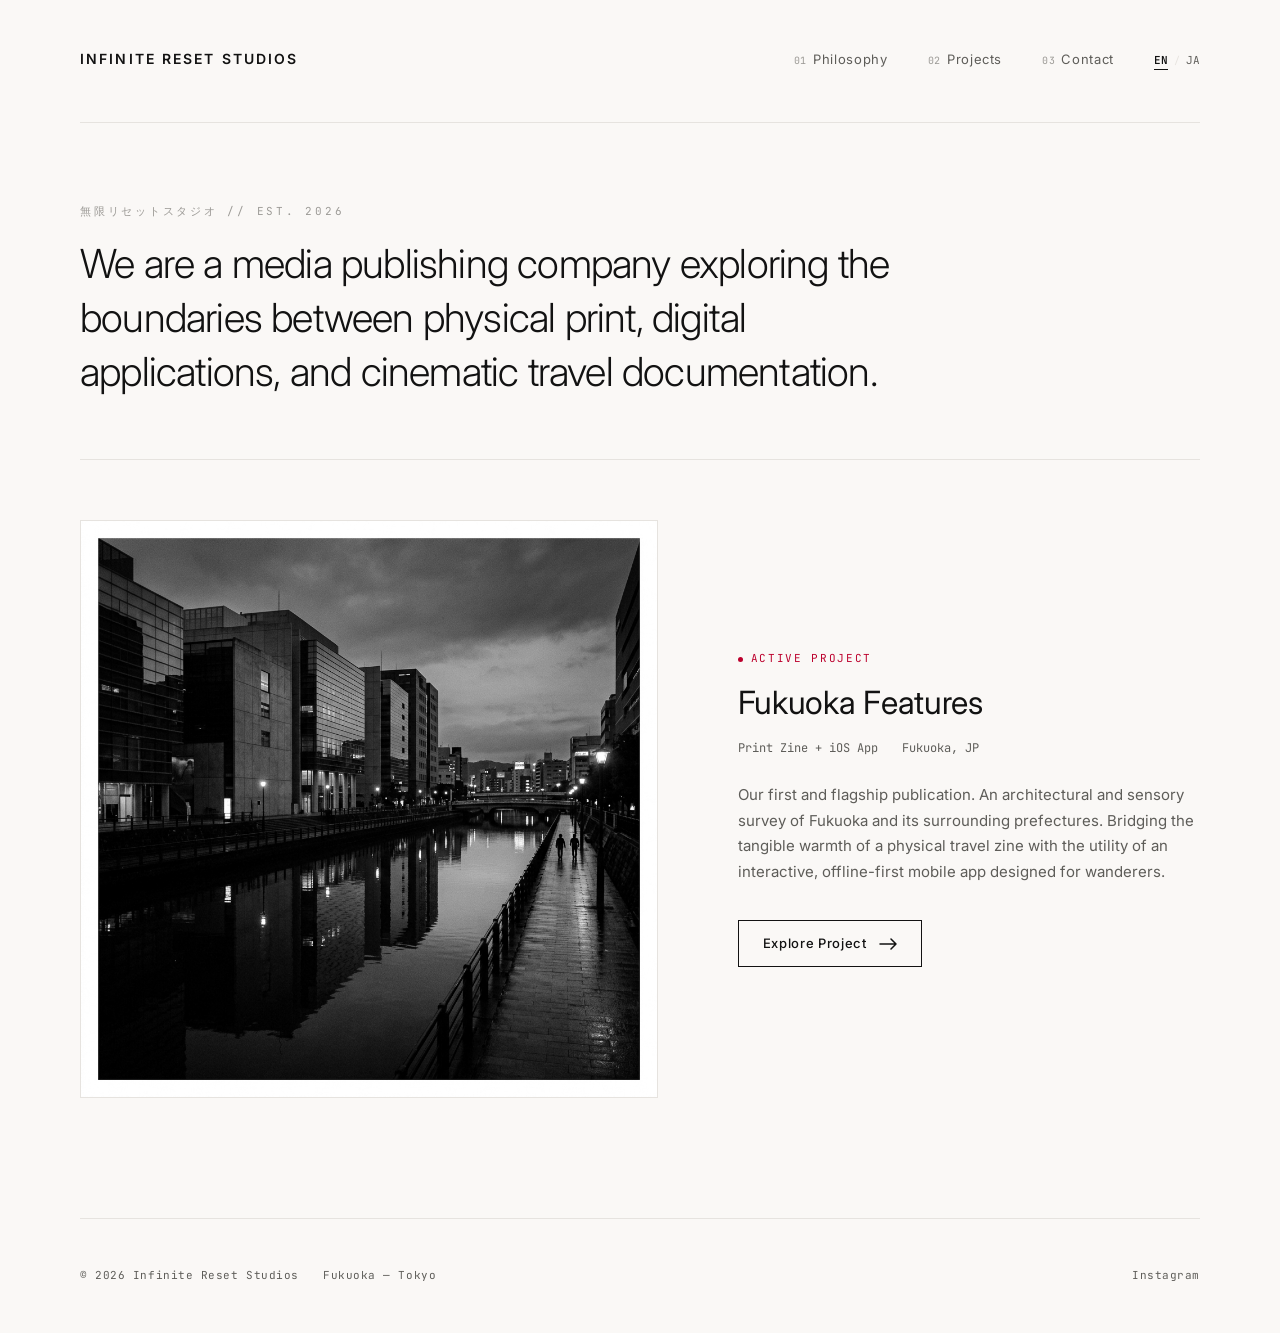
==== index.html @ ecabc516 "Initial commit and website version" ====
<!DOCTYPE html>
<html lang="en">
<head>
  <meta charset="UTF-8">
  <meta name="viewport" content="width=device-width, initial-scale=1.0">
  <title>Infinite Reset Studios — Media Publishing & Travel Zines</title>
  <meta name="description" content="Infinite Reset Studios is an ultra-minimal media publishing house crafting physical travel zines, digital applications, and longform video archives.">
  
  <!-- SEO & Favicon -->
  <link rel="canonical" href="https://jeff.github.io/infiniteresetslabs/index.html">
  
  <!-- Stylesheets -->
  <link rel="stylesheet" href="style.css">
</head>
<body>
  <div class="container">
    
    <!-- Navigation Header -->
    <header id="site-header">
      <a href="index.html" class="logo" id="logo-link">Infinite Reset Studios</a>
      <nav id="main-navigation">
        <a href="about.html" id="nav-about" data-i18n="nav_about"><span>01</span>Philosophy</a>
        <a href="projects.html" id="nav-projects" data-i18n="nav_projects"><span>02</span>Projects</a>
        <a href="contact.html" id="nav-contact" data-i18n="nav_contact"><span>03</span>Contact</a>
        <div class="lang-switcher" id="lang-switcher">
          <button class="lang-btn" data-lang="en">EN</button>
          <span class="divider">/</span>
          <button class="lang-btn" data-lang="ja">JA</button>
        </div>
      </nav>
    </header>

    <!-- Main Content -->
    <main id="main-content">
      
      <!-- Hero Section / Manifest -->
      <section class="hero" id="hero-section">
        <span class="subtitle-japanese" id="japanese-subtitle" data-i18n="hero_subtitle">無限リセットスタジオ // EST. 2026</span>
        <h1 id="mission-heading" data-i18n="hero_title">
          We are a media publishing company exploring the boundaries between physical print, digital applications, and cinematic travel documentation.
        </h1>
      </section>

      <!-- Featured Project / Fukuoka Features -->
      <section class="featured-project" id="featured-project-section">
        <a href="https://fukuoka-features.placeholder.com" target="_blank" rel="noopener noreferrer" class="image-container" id="fukuoka-image-link" aria-label="Fukuoka Features website">
          <img src="assets/fukuoka_teaser.png" alt="Black and white photograph of Fukuoka's Naka River canal at dusk with neon building lights reflecting off the water" id="fukuoka-teaser-img">
        </a>
        <div class="details" id="fukuoka-details">
          <span class="tag-active" id="project-status-tag" data-i18n="project_status">Active Project</span>
          <h2 id="project-title" data-i18n="project_title">Fukuoka Features</h2>
          <div class="meta" id="project-meta">
            <span id="meta-medium" data-i18n="project_medium">Print Zine + iOS App</span>
            <span id="meta-location" data-i18n="project_location">Fukuoka, JP</span>
          </div>
          <p id="project-description" data-i18n="project_desc">
            Our first and flagship publication. An architectural and sensory survey of Fukuoka and its surrounding prefectures. Bridging the tangible warmth of a physical travel zine with the utility of an interactive, offline-first mobile app designed for wanderers.
          </p>
          <a href="https://fukuoka-features.placeholder.com" target="_blank" rel="noopener noreferrer" class="btn-interactive" id="explore-fukuoka-btn">
            <span data-i18n="project_btn_text">Explore Project</span>
            <svg width="18" height="12" viewBox="0 0 18 12" fill="none" xmlns="http://www.w3.org/2000/svg" aria-hidden="true">
              <path d="M12 1L17 6M17 6L12 11M17 6H1" stroke-width="1.5" stroke-linecap="round" stroke-linejoin="round"/>
            </svg>
          </a>
        </div>
      </section>

    </main>

    <!-- Footer -->
    <footer id="site-footer">
      <div class="footer-left" id="footer-left-content">
        <span id="copyright-text" data-i18n="footer_copyright">© 2026 Infinite Reset Studios</span>
        <span id="location-text" data-i18n="footer_location">Fukuoka — Tokyo</span>
      </div>
      <div class="footer-right" id="footer-right-content">
        <a href="https://instagram.com/placeholder" target="_blank" rel="noopener noreferrer" id="footer-instagram-link">Instagram</a>
      </div>
    </footer>

  </div>

  <!-- Scripts -->
  <script src="translations.js"></script>
  <script src="main.js"></script>
</body>
</html>
---- style.css ----
@import url('https://fonts.googleapis.com/css2?family=Inter:wght@300;400;500;600&family=JetBrains+Mono:wght@300;400&family=Noto+Sans+JP:wght@300;400;500&display=swap');

:root {
  /* Design Tokens */
  --color-bg: #faf8f6;            /* Warm paper white */
  --color-text-primary: #121212;   /* Carbon charcoal */
  --color-text-secondary: #5e5d59; /* Soft dark grey */
  --color-text-muted: #9c9a96;     /* Muted grey */
  --color-border: #e6e3df;         /* Hairline layout border */
  --color-accent: #bc002d;         /* Crimson dot/focus */
  
  --font-sans: 'Inter', 'Noto Sans JP', -apple-system, BlinkMacSystemFont, "Segoe UI", Roboto, sans-serif;
  --font-mono: 'JetBrains Mono', SFMono-Regular, Consolas, Menlo, monospace;
  
  --transition-smooth: all 0.5s cubic-bezier(0.16, 1, 0.3, 1);
  --transition-fast: all 0.2s cubic-bezier(0.16, 1, 0.3, 1);
  
  --spacing-section: 120px;
}

/* Global Reset & Base */
* {
  box-sizing: border-box;
  margin: 0;
  padding: 0;
}

html, body {
  background-color: var(--color-bg);
  color: var(--color-text-primary);
  font-family: var(--font-sans);
  -webkit-font-smoothing: antialiased;
  -moz-osx-font-smoothing: grayscale;
  line-height: 1.625;
  min-height: 100vh;
  display: flex;
  flex-direction: column;
}

/* Base Transition for Pages */
body {
  opacity: 0;
  animation: pageFadeIn 0.8s cubic-bezier(0.16, 1, 0.3, 1) forwards;
}

@keyframes pageFadeIn {
  from {
    opacity: 0;
    transform: translateY(8px);
  }
  to {
    opacity: 1;
    transform: translateY(0);
  }
}

/* Structure */
.container {
  max-width: 1200px;
  width: 100%;
  margin: 0 auto;
  padding: 0 40px;
  display: flex;
  flex-direction: column;
  flex-grow: 1;
}

@media (max-width: 768px) {
  .container {
    padding: 0 24px;
  }
  :root {
    --spacing-section: 80px;
  }
}

/* Header */
header {
  padding: 48px 0;
  display: flex;
  justify-content: space-between;
  align-items: baseline;
  border-bottom: 1px solid var(--color-border);
}

.logo {
  font-size: 14px;
  font-weight: 600;
  text-decoration: none;
  color: var(--color-text-primary);
  letter-spacing: 0.15em;
  text-transform: uppercase;
  transition: var(--transition-fast);
}

.logo:hover {
  opacity: 0.7;
}

nav {
  display: flex;
  align-items: center;
}

nav a {
  font-family: var(--font-sans);
  font-size: 13px;
  font-weight: 400;
  color: var(--color-text-secondary);
  text-decoration: none;
  margin-left: 40px;
  letter-spacing: 0.05em;
  position: relative;
  padding-bottom: 4px;
  transition: var(--transition-smooth);
}

nav a span {
  font-family: var(--font-mono);
  font-size: 10px;
  color: var(--color-text-muted);
  margin-right: 6px;
}

nav a::after {
  content: '';
  position: absolute;
  bottom: 0;
  left: 0;
  width: 100%;
  height: 1px;
  background-color: var(--color-text-primary);
  transform: scaleX(0);
  transform-origin: right;
  transition: transform 0.4s cubic-bezier(0.16, 1, 0.3, 1);
}

nav a:hover {
  color: var(--color-text-primary);
}

nav a:hover::after {
  transform: scaleX(1);
  transform-origin: left;
}

nav a.active {
  color: var(--color-text-primary);
}

nav a.active::after {
  transform: scaleX(1);
}

@media (max-width: 680px) {
  header {
    flex-direction: column;
    align-items: flex-start;
    gap: 20px;
    padding: 32px 0;
  }
  nav {
    width: 100%;
  }
  nav a {
    margin-left: 0;
    margin-right: 24px;
  }
}

/* Footer */
footer {
  margin-top: auto;
  border-top: 1px solid var(--color-border);
  padding: 48px 0;
  display: flex;
  justify-content: space-between;
  align-items: center;
  font-family: var(--font-mono);
  font-size: 11px;
  color: var(--color-text-secondary);
  letter-spacing: 0.05em;
}

footer a {
  color: var(--color-text-secondary);
  text-decoration: none;
  transition: var(--transition-fast);
  border-bottom: 1px solid transparent;
}

footer a:hover {
  color: var(--color-text-primary);
  border-bottom-color: var(--color-text-primary);
}

.footer-left {
  display: flex;
  gap: 24px;
}

@media (max-width: 600px) {
  footer {
    flex-direction: column;
    align-items: flex-start;
    gap: 16px;
    padding: 32px 0;
  }
  .footer-left {
    flex-direction: column;
    gap: 8px;
  }
}

/* Hero Component */
.hero {
  padding: 80px 0 60px 0;
  max-width: 820px;
}

.subtitle-japanese {
  font-family: var(--font-mono);
  font-size: 11px;
  text-transform: uppercase;
  color: var(--color-text-muted);
  letter-spacing: 0.25em;
  display: block;
  margin-bottom: 16px;
}

.hero h1 {
  font-size: 40px;
  font-weight: 300;
  line-height: 1.35;
  color: var(--color-text-primary);
  letter-spacing: -0.02em;
}

@media (max-width: 768px) {
  .hero {
    padding: 48px 0 32px 0;
  }
  .hero h1 {
    font-size: 28px;
    line-height: 1.4;
  }
}

/* Featured Project Card */
.featured-project {
  display: grid;
  grid-template-columns: 1.25fr 1fr;
  gap: 80px;
  padding: 60px 0 var(--spacing-section) 0;
  border-top: 1px solid var(--color-border);
  align-items: center;
}

.featured-project .image-container {
  display: block;
  text-decoration: none;
  position: relative;
  overflow: hidden;
  aspect-ratio: 1 / 1;
  background-color: #eae7e3;
  border: 1px solid var(--color-border);
}

.featured-project .image-container img {
  width: 100%;
  height: 100%;
  object-fit: cover;
  filter: grayscale(1);
  transition: transform 1.2s cubic-bezier(0.16, 1, 0.3, 1), filter 1.2s cubic-bezier(0.16, 1, 0.3, 1);
}

.featured-project .image-container:hover img {
  transform: scale(1.03);
  filter: grayscale(0);
}

.featured-project .details {
  display: flex;
  flex-direction: column;
  align-items: flex-start;
}

.tag-active {
  font-family: var(--font-mono);
  font-size: 11px;
  color: var(--color-accent);
  text-transform: uppercase;
  letter-spacing: 0.15em;
  margin-bottom: 16px;
  display: inline-flex;
  align-items: center;
  gap: 8px;
}

.tag-active::before {
  content: '';
  display: inline-block;
  width: 5px;
  height: 5px;
  background-color: var(--color-accent);
  border-radius: 50%;
}

.featured-project h2 {
  font-size: 32px;
  font-weight: 400;
  line-height: 1.2;
  margin-bottom: 16px;
  letter-spacing: -0.01em;
}

.featured-project .meta {
  font-family: var(--font-mono);
  font-size: 12px;
  color: var(--color-text-secondary);
  margin-bottom: 24px;
  display: flex;
  gap: 24px;
}

.featured-project p {
  font-size: 15px;
  color: var(--color-text-secondary);
  line-height: 1.7;
  margin-bottom: 36px;
}

.btn-interactive {
  font-family: var(--font-sans);
  font-size: 13px;
  font-weight: 500;
  color: var(--color-text-primary);
  text-decoration: none;
  display: inline-flex;
  align-items: center;
  gap: 12px;
  padding: 12px 24px;
  border: 1px solid var(--color-text-primary);
  transition: var(--transition-smooth);
  letter-spacing: 0.05em;
  background: transparent;
}

.btn-interactive svg {
  transition: transform 0.4s cubic-bezier(0.16, 1, 0.3, 1);
  stroke: var(--color-text-primary);
}

.btn-interactive:hover {
  background-color: var(--color-text-primary);
  color: var(--color-bg);
}

.btn-interactive:hover svg {
  transform: translateX(4px);
  stroke: var(--color-bg);
}

@media (max-width: 900px) {
  .featured-project {
    grid-template-columns: 1fr;
    gap: 40px;
    padding: 40px 0 var(--spacing-section) 0;
  }
  .featured-project h2 {
    font-size: 26px;
  }
}

/* Editorial layout (About) */
.editorial-layout {
  display: grid;
  grid-template-columns: 1fr 2.2fr;
  gap: 80px;
  padding: 60px 0 var(--spacing-section) 0;
}

.editorial-layout .sidebar h2 {
  font-size: 32px;
  font-weight: 300;
  line-height: 1.2;
  letter-spacing: -0.02em;
  position: sticky;
  top: 48px;
}

.editorial-layout .content-body {
  font-size: 16px;
  color: var(--color-text-secondary);
  line-height: 1.75;
}

.editorial-layout .content-body p {
  margin-bottom: 24px;
}

.editorial-layout .content-body .lead {
  font-size: 19px;
  font-weight: 300;
  color: var(--color-text-primary);
  line-height: 1.65;
  margin-bottom: 32px;
}

@media (max-width: 820px) {
  .editorial-layout {
    grid-template-columns: 1fr;
    gap: 40px;
  }
  .editorial-layout .sidebar h2 {
    position: static;
  }
}

/* Taxonomy section */
.taxonomy-title {
  font-family: var(--font-mono);
  font-size: 11px;
  text-transform: uppercase;
  color: var(--color-text-muted);
  letter-spacing: 0.15em;
  margin-top: 48px;
  padding-bottom: 16px;
  border-bottom: 1px solid var(--color-border);
}

.taxonomy-grid {
  display: flex;
  flex-direction: column;
}

.taxonomy-item {
  display: grid;
  grid-template-columns: 1fr 2.2fr;
  gap: 80px;
  padding: 32px 0;
  border-bottom: 1px solid var(--color-border);
}

.taxonomy-item .item-meta {
  display: flex;
  align-items: baseline;
  gap: 16px;
}

.taxonomy-item .item-num {
  font-family: var(--font-mono);
  font-size: 11px;
  color: var(--color-text-muted);
}

.taxonomy-item h3 {
  font-size: 18px;
  font-weight: 500;
  letter-spacing: -0.01em;
}

.taxonomy-item p {
  font-size: 14px;
  color: var(--color-text-secondary);
  margin: 0;
}

@media (max-width: 820px) {
  .taxonomy-item {
    grid-template-columns: 1fr;
    gap: 12px;
    padding: 24px 0;
  }
}

/* Projects Directory List */
.projects-dir {
  padding: 60px 0 var(--spacing-section) 0;
}

.projects-dir h2 {
  font-size: 28px;
  font-weight: 300;
  margin-bottom: 40px;
  letter-spacing: -0.01em;
}

.projects-table {
  display: flex;
  flex-direction: column;
}

.projects-header-row {
  display: grid;
  grid-template-columns: 1.5fr 1fr 1fr 0.5fr;
  padding: 16px 0;
  border-bottom: 1px solid var(--color-text-primary);
  font-family: var(--font-mono);
  font-size: 10px;
  text-transform: uppercase;
  color: var(--color-text-muted);
  letter-spacing: 0.1em;
}

.project-row {
  display: grid;
  grid-template-columns: 1.5fr 1fr 1fr 0.5fr;
  padding: 24px 0;
  border-bottom: 1px solid var(--color-border);
  align-items: center;
  text-decoration: none;
  color: inherit;
  transition: var(--transition-smooth);
}

.project-row.active:hover {
  background-color: rgba(18, 18, 18, 0.02);
  border-bottom-color: var(--color-text-primary);
  padding-left: 16px;
  padding-right: 16px;
}

.projects-header-row .col-title {
  padding-right: 40px;
}

.project-row .p-title {
  font-size: 16px;
  font-weight: 500;
  letter-spacing: -0.01em;
  padding-right: 40px;
}

.project-row .p-sub {
  font-size: 12px;
  color: var(--color-text-secondary);
  margin-top: 2px;
  font-weight: 400;
}

.project-row .p-medium {
  font-family: var(--font-mono);
  font-size: 11px;
  color: var(--color-text-secondary);
  text-transform: uppercase;
}

.project-row .p-region {
  font-size: 14px;
  color: var(--color-text-secondary);
}

.project-row .p-year {
  font-family: var(--font-mono);
  font-size: 12px;
  color: var(--color-text-secondary);
  text-align: right;
}

.project-row.upcoming {
  opacity: 0.45;
  cursor: default;
}

.project-row.upcoming .p-medium {
  color: var(--color-text-muted);
}

@media (max-width: 960px) {
  .projects-header-row {
    grid-template-columns: 1.5fr 1fr;
  }
  .projects-header-row .col-region,
  .projects-header-row .col-year {
    display: none;
  }
  .project-row {
    grid-template-columns: 1.5fr 1fr;
  }
  .project-row .p-region,
  .project-row .p-year {
    display: none;
  }
}

/* Contact Page Layout */
.contact-layout {
  display: grid;
  grid-template-columns: 1fr 1.25fr;
  gap: 80px;
  padding: 60px 0 var(--spacing-section) 0;
}

.contact-info h2 {
  font-size: 36px;
  font-weight: 300;
  margin-bottom: 24px;
  letter-spacing: -0.02em;
}

.contact-info p {
  font-size: 15px;
  color: var(--color-text-secondary);
  line-height: 1.7;
  margin-bottom: 40px;
}

.contact-methods {
  list-style: none;
  padding: 0;
}

.contact-methods li {
  margin-bottom: 20px;
  font-family: var(--font-mono);
  font-size: 13px;
  color: var(--color-text-secondary);
}

.contact-methods a {
  color: var(--color-text-primary);
  text-decoration: none;
  border-bottom: 1px solid var(--color-text-muted);
  transition: var(--transition-fast);
  font-weight: 400;
}

.contact-methods a:hover {
  color: var(--color-accent);
  border-bottom-color: var(--color-accent);
}

/* Contact Form */
.contact-form {
  display: flex;
  flex-direction: column;
  gap: 32px;
}

.form-group {
  display: flex;
  flex-direction: column;
}

.form-group label {
  font-family: var(--font-mono);
  font-size: 10px;
  color: var(--color-text-muted);
  text-transform: uppercase;
  letter-spacing: 0.1em;
  margin-bottom: 8px;
}

.form-group input,
.form-group textarea {
  background: transparent;
  border: none;
  border-bottom: 1px solid var(--color-border);
  padding: 12px 0;
  font-family: var(--font-sans);
  font-size: 15px;
  color: var(--color-text-primary);
  outline: none;
  transition: var(--transition-fast);
}

.form-group input:focus,
.form-group textarea:focus {
  border-bottom-color: var(--color-text-primary);
}

.form-group textarea {
  resize: vertical;
  min-height: 120px;
}

.form-status {
  font-size: 14px;
  font-family: var(--font-mono);
  color: var(--color-text-secondary);
  min-height: 24px;
}

@media (max-width: 820px) {
  .contact-layout {
    grid-template-columns: 1fr;
    gap: 48px;
  }
}

/* Language Switcher Styling */
.lang-switcher {
  display: flex;
  align-items: center;
  margin-left: 40px;
  font-family: var(--font-mono);
  font-size: 11px;
  color: var(--color-text-muted);
}

.lang-switcher .divider {
  margin: 0 6px;
  user-select: none;
  font-size: 10px;
  color: var(--color-border);
}

.lang-switcher .lang-btn {
  background: transparent;
  border: none;
  font-family: var(--font-mono);
  font-size: 11px;
  color: var(--color-text-secondary);
  cursor: pointer;
  padding: 0 0 2px 0;
  border-bottom: 1px solid transparent;
  transition: var(--transition-fast);
}

.lang-switcher .lang-btn:hover {
  color: var(--color-text-primary);
}

.lang-switcher .lang-btn.active {
  color: var(--color-text-primary);
  font-weight: 600;
  border-bottom-color: var(--color-text-primary);
  pointer-events: none;
}

@media (max-width: 680px) {
  .lang-switcher {
    margin-left: 0;
    margin-top: 16px;
  }
}

.coming-soon-text {
  font-family: var(--font-mono);
  font-size: 13px;
  color: var(--color-text-secondary);
  margin-top: 16px;
}
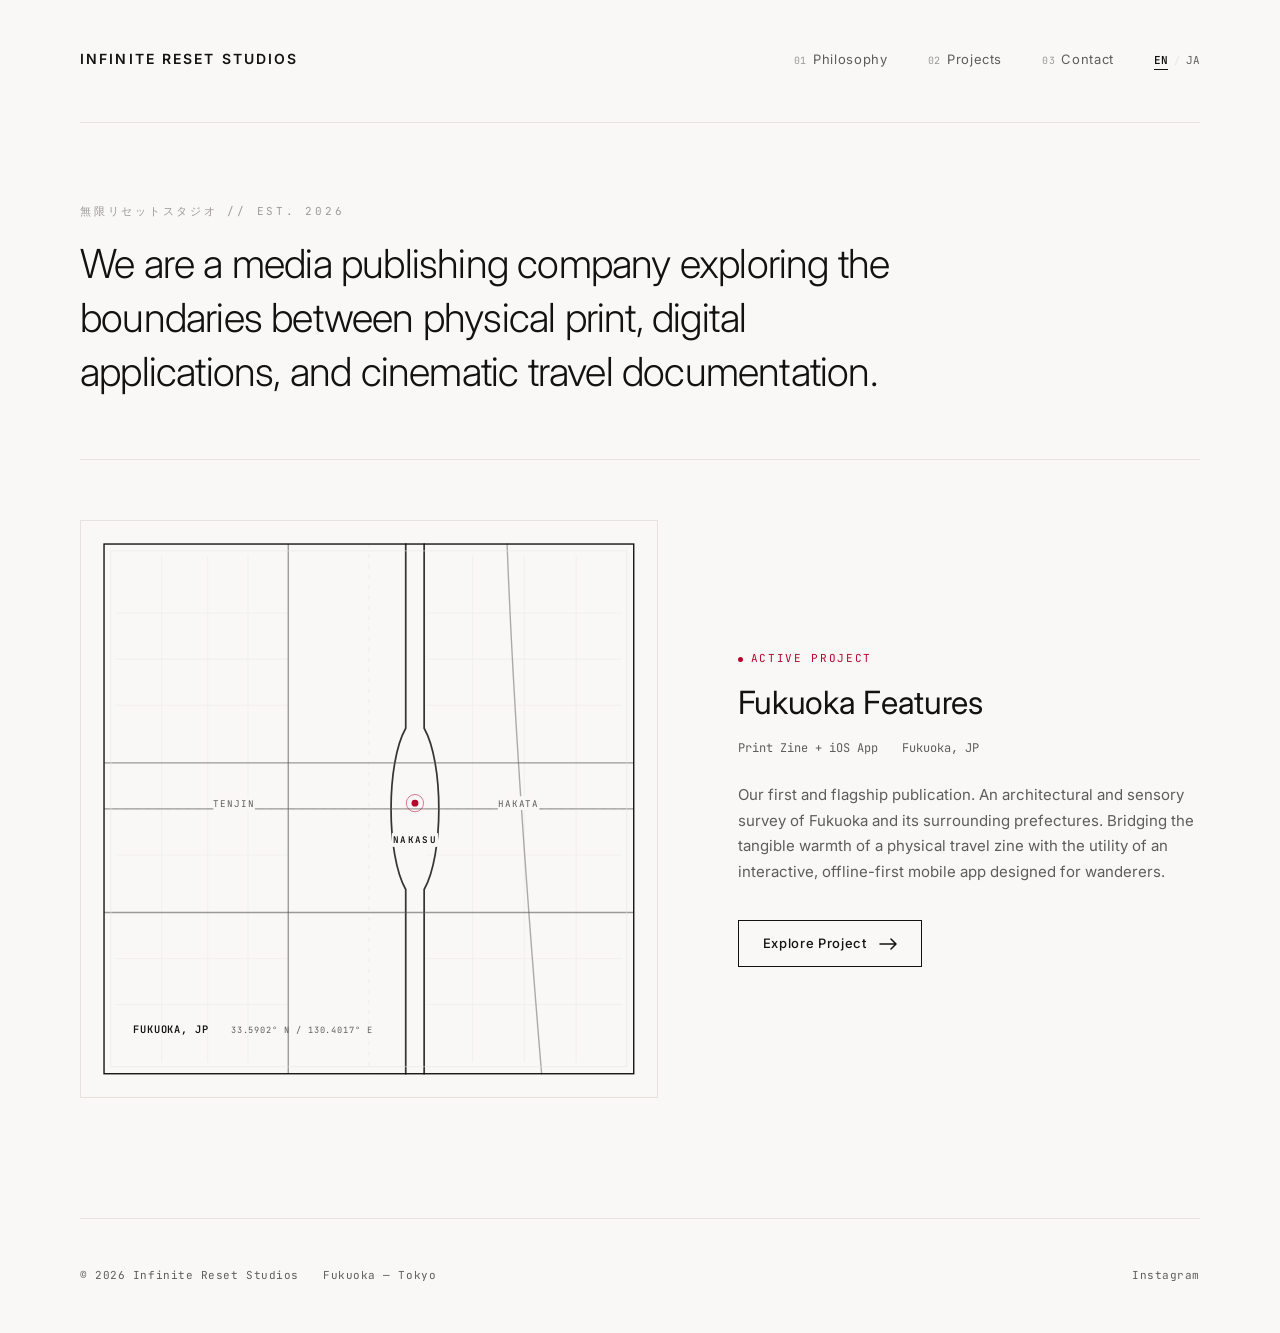
==== commit 5e34517a: "Add line map instead of image" ====
--- a/index.html
+++ b/index.html
@@ -44,7 +44,92 @@
       <!-- Featured Project / Fukuoka Features -->
       <section class="featured-project" id="featured-project-section">
         <a href="https://fukuoka-features.placeholder.com" target="_blank" rel="noopener noreferrer" class="image-container" id="fukuoka-image-link" aria-label="Fukuoka Features website">
-          <img src="assets/fukuoka_teaser.png" alt="Black and white photograph of Fukuoka's Naka River canal at dusk with neon building lights reflecting off the water" id="fukuoka-teaser-img">
+          <svg viewBox="0 0 500 500" class="cartography-map" id="fukuoka-map" aria-hidden="true" xmlns="http://www.w3.org/2000/svg">
+            <!-- Background Fill (Warm paper land) -->
+            <rect width="500" height="500" fill="var(--color-bg)" />
+
+            <!-- Coordinate Crosshairs (Subtle grid lines) -->
+            <line x1="250" y1="20" x2="250" y2="480" stroke="var(--color-border)" stroke-width="0.75" stroke-dasharray="3,6" opacity="0.6" />
+            <line x1="20" y1="250" x2="480" y2="250" stroke="var(--color-border)" stroke-width="0.75" stroke-dasharray="3,6" opacity="0.6" />
+
+            <!-- Minor Street Grids (Only drawn on land, avoiding water split) -->
+            <g stroke="var(--color-border)" stroke-width="0.75" opacity="0.4">
+              <!-- Tenjin Area Grid (West) -->
+              <line x1="70" y1="30" x2="70" y2="470" />
+              <line x1="110" y1="30" x2="110" y2="470" />
+              <line x1="145" y1="30" x2="145" y2="470" />
+              <line x1="30" y1="80" x2="180" y2="80" />
+              <line x1="30" y1="120" x2="180" y2="120" />
+              <line x1="30" y1="160" x2="180" y2="160" />
+              <line x1="30" y1="290" x2="180" y2="290" />
+              <line x1="30" y1="380" x2="180" y2="380" />
+              <line x1="30" y1="420" x2="180" y2="420" />
+
+              <!-- Hakata Area Grid (East) -->
+              <line x1="340" y1="30" x2="340" y2="470" />
+              <line x1="385" y1="30" x2="385" y2="470" />
+              <line x1="430" y1="30" x2="430" y2="470" />
+              <line x1="300" y1="80" x2="470" y2="80" />
+              <line x1="300" y1="120" x2="470" y2="120" />
+              <line x1="300" y1="160" x2="470" y2="160" />
+              <line x1="300" y1="290" x2="470" y2="290" />
+              <line x1="300" y1="380" x2="470" y2="380" />
+              <line x1="300" y1="420" x2="470" y2="420" />
+            </g>
+
+            <!-- Rivers (Double-line hairline style) -->
+            <!-- Naka River Left/West Bank -->
+            <path d="M 282,480 L 282,320 C 265,290 265,210 282,180 L 282,20" fill="none" stroke="var(--color-text-primary)" stroke-width="1.5" stroke-linecap="round" opacity="0.85" />
+            
+            <!-- Naka River Right/East Bank -->
+            <path d="M 298,480 L 298,320 C 315,290 315,210 298,180 L 298,20" fill="none" stroke="var(--color-text-primary)" stroke-width="1.5" stroke-linecap="round" opacity="0.85" />
+
+            <!-- Mikasa River (Hairline channel) -->
+            <path d="M 400,480 C 385,300 375,150 370,20" fill="none" stroke="var(--color-text-secondary)" stroke-width="1.2" stroke-linecap="round" opacity="0.5" />
+
+            <!-- Major Streets & Bridges -->
+            <!-- Showa-dori -->
+            <line x1="20" y1="210" x2="480" y2="210" stroke="var(--color-text-secondary)" stroke-width="1.2" opacity="0.6" />
+            <!-- Meiji-dori -->
+            <line x1="20" y1="250" x2="480" y2="250" stroke="var(--color-text-secondary)" stroke-width="1.2" opacity="0.6" />
+            <!-- Kokutai-dori -->
+            <line x1="20" y1="340" x2="480" y2="340" stroke="var(--color-text-secondary)" stroke-width="1.2" opacity="0.6" />
+            <!-- Watanabe-dori -->
+            <line x1="180" y1="20" x2="180" y2="480" stroke="var(--color-text-secondary)" stroke-width="1.2" opacity="0.6" />
+
+            <!-- Nakasu Highlight Marker -->
+            <circle cx="290" cy="245" r="3" fill="var(--color-accent)" />
+            <circle cx="290" cy="245" r="7.5" fill="none" stroke="var(--color-accent)" stroke-width="0.75" opacity="0.6" />
+
+            <!-- Typography Labels (with clean background masks) -->
+            <!-- Tenjin Label -->
+            <g>
+              <rect x="115" y="239" width="36" height="12" fill="var(--color-bg)" />
+              <text x="133" y="248" font-family="var(--font-mono)" font-size="8" letter-spacing="0.1em" fill="var(--color-text-secondary)" text-anchor="middle">TENJIN</text>
+            </g>
+
+            <!-- Hakata Label -->
+            <g>
+              <rect x="362" y="239" width="36" height="12" fill="var(--color-bg)" />
+              <text x="380" y="248" font-family="var(--font-mono)" font-size="8" letter-spacing="0.1em" fill="var(--color-text-secondary)" text-anchor="middle">HAKATA</text>
+            </g>
+
+            <!-- Nakasu Label -->
+            <g>
+              <rect x="270" y="271" width="40" height="12" fill="var(--color-bg)" />
+              <text x="290" y="280" font-family="var(--font-mono)" font-size="8" font-weight="600" letter-spacing="0.15em" fill="var(--color-text-primary)" text-anchor="middle">NAKASU</text>
+            </g>
+
+            <!-- Outer Map Border Frame (Double line poster border) -->
+            <rect x="20" y="20" width="460" height="460" fill="none" stroke="var(--color-text-primary)" stroke-width="1.2" />
+            <rect x="26" y="26" width="448" height="448" fill="none" stroke="var(--color-border)" stroke-width="0.5" />
+
+            <!-- Minimalist Bottom Legend -->
+            <g transform="translate(45, 445)" font-family="var(--font-mono)" letter-spacing="0.05em">
+              <text x="0" y="0" font-size="9" font-weight="600" fill="var(--color-text-primary)">FUKUOKA, JP</text>
+              <text x="85" y="0" font-size="7.5" fill="var(--color-text-secondary)">33.5902° N / 130.4017° E</text>
+            </g>
+          </svg>
         </a>
         <div class="details" id="fukuoka-details">
           <span class="tag-active" id="project-status-tag" data-i18n="project_status">Active Project</span>
--- a/style.css
+++ b/style.css
@@ -8,6 +8,7 @@
   --color-text-muted: #9c9a96;     /* Muted grey */
   --color-border: #e6e3df;         /* Hairline layout border */
   --color-accent: #bc002d;         /* Crimson dot/focus */
+  --color-map-water: #eae5de;      /* Warm gray-beige for map water body */
   
   --font-sans: 'Inter', 'Noto Sans JP', -apple-system, BlinkMacSystemFont, "Segoe UI", Roboto, sans-serif;
   --font-mono: 'JetBrains Mono', SFMono-Regular, Consolas, Menlo, monospace;
@@ -161,6 +162,8 @@
   }
   nav {
     width: 100%;
+    flex-wrap: wrap;
+    row-gap: 8px;
   }
   nav a {
     margin-left: 0;
@@ -277,6 +280,18 @@
 .featured-project .image-container:hover img {
   transform: scale(1.03);
   filter: grayscale(0);
+}
+
+.cartography-map {
+  width: 100%;
+  height: 100%;
+  display: block;
+  background-color: #f6f3ef;
+  transition: transform 1.2s cubic-bezier(0.16, 1, 0.3, 1);
+}
+
+.featured-project .image-container:hover .cartography-map {
+  transform: scale(1.03);
 }
 
 .featured-project .details {
@@ -733,6 +748,7 @@
   .lang-switcher {
     margin-left: 0;
     margin-top: 16px;
+    flex-basis: 100%;
   }
 }
 
